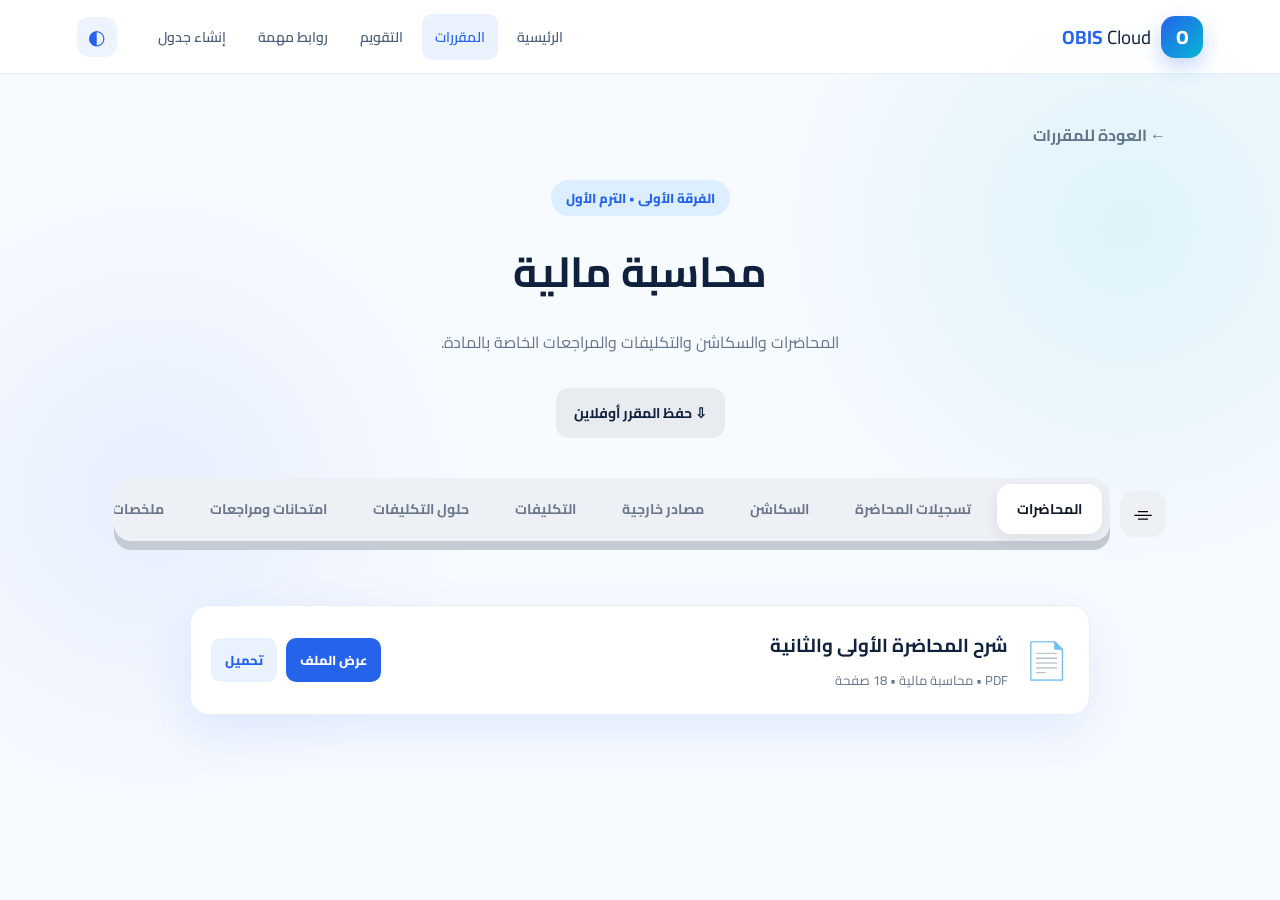
==== course.html @ 3ba4c931 "Add files via upload" ====
<!doctype html>
<html lang="ar" dir="rtl">
<head>
  <meta charset="utf-8">
  <meta name="viewport" content="width=device-width,initial-scale=1">
  <meta name="theme-color" content="#2563eb">
  <title>محاسبة مالية | OBIS Cloud</title>
  <link rel="stylesheet" href="styles.css">
  <style>
    .course-shell{min-height:100vh;background:radial-gradient(circle at 88% 25%,rgba(6,182,212,.10),transparent 28%),radial-gradient(circle at 12% 55%,rgba(37,99,235,.08),transparent 26%),var(--bg)}
    .course-main{max-width:1100px;margin:auto;padding:46px 24px 90px}.course-back{display:inline-flex;gap:9px;align-items:center;color:var(--muted);font-weight:700;margin-bottom:30px}.course-head{text-align:center}.course-code{display:inline-block;padding:6px 15px;border-radius:99px;background:#dceeff;color:var(--primary);font-weight:800;font-size:13px}.course-head h1{font-size:42px;margin:16px 0 8px}.course-head p{color:var(--muted);font-size:16px}.offline-btn{margin-top:15px;border:0;border-radius:13px;padding:12px 18px;background:#e8ebf0;color:var(--ink);font:700 14px Cairo;cursor:pointer}.course-tabs-wrap{display:flex;align-items:center;gap:10px;margin:40px auto 0}.share-btn{flex:0 0 46px;width:46px;height:46px;border:0;border-radius:14px;background:#edf1f6;font-size:20px;cursor:pointer}.course-tabs{flex:1;display:flex;gap:6px;overflow-x:auto;padding:6px 8px 16px;background:#edf1f6;border-radius:17px;box-shadow:inset 0 -9px 0 #c5cbd5;scrollbar-width:thin}.course-tab{border:0;background:transparent;color:#6c778c;padding:12px 20px;border-radius:14px;white-space:nowrap;font:700 14px Cairo;cursor:pointer}.course-tab.active{background:#fff;color:#111827;box-shadow:0 5px 18px rgba(15,23,42,.08)}.course-content{margin:55px auto 0;max-width:900px}.file-card{display:flex;align-items:center;gap:16px;padding:20px;background:var(--card);border:1px solid var(--line);border-radius:18px;box-shadow:var(--shadow)}.file-icon{font-size:36px}.file-info{flex:1}.file-info h3{margin:0 0 5px}.file-info p{margin:0;color:var(--muted);font-size:13px}.file-actions{display:flex;gap:9px}.file-actions a{padding:10px 14px;border-radius:10px;font-weight:800;font-size:13px}.view-file{background:var(--primary);color:#fff}.download-file{background:#eaf2ff;color:var(--primary)}.empty-course{text-align:center;color:var(--muted);padding:50px}.dark .course-tabs,.dark .share-btn,.dark .offline-btn{background:#16263b}.dark .course-tab.active{background:#eef4ff;color:#10213d}@media(max-width:650px){.course-main{padding:30px 14px 70px}.course-head h1{font-size:31px}.course-tabs-wrap{align-items:flex-start}.file-card{align-items:flex-start;flex-wrap:wrap}.file-actions{width:100%}.file-actions a{flex:1;text-align:center}}
  </style>
</head>
<body class="course-shell">
<header class="topbar">
  <a class="brand" href="index.html"><span class="logo">O</span><span><b>OBIS</b> Cloud</span></a>
  <button id="menuBtn" class="menu-btn" aria-label="فتح القائمة">☰</button>
  <nav id="nav"><a href="index.html">الرئيسية</a><a class="active" href="index.html#courses">المقررات</a><a href="index.html#calendar">التقويم</a><a href="index.html#links">روابط مهمة</a><a href="index.html#schedule">إنشاء جدول</a></nav>
  <button id="themeBtn" class="icon-btn">◐</button>
</header>
<main class="course-main">
  <a class="course-back" href="index.html#courses">← العودة للمقررات</a>
  <section class="course-head"><span class="course-code">الفرقة الأولى • الترم الأول</span><h1>محاسبة مالية</h1><p>المحاضرات والسكاشن والتكليفات والمراجعات الخاصة بالمادة.</p><button class="offline-btn" id="offlineBtn">⇩ حفظ المقرر أوفلاين</button></section>
  <div class="course-tabs-wrap"><button class="share-btn" id="shareBtn">⌯</button><div class="course-tabs" id="courseTabs"></div></div>
  <section class="course-content" id="courseContent"></section>
</main>
<script src="course.js"></script>
</body>
</html>
---- styles.css ----
@import url('https://fonts.googleapis.com/css2?family=Cairo:wght@400;600;700;800&display=swap');
:root{--primary:#2563eb;--primary2:#06b6d4;--ink:#10213d;--muted:#64748b;--bg:#f7faff;--card:#fff;--line:#e5edf9;--shadow:0 18px 50px rgba(37,99,235,.10)}
*{box-sizing:border-box;scroll-behavior:smooth}body{margin:0;font-family:Cairo,Tahoma,sans-serif;color:var(--ink);background:var(--bg)}
a{text-decoration:none;color:inherit}.topbar{height:74px;display:flex;align-items:center;gap:28px;padding:0 6%;position:sticky;top:0;z-index:20;background:rgba(255,255,255,.9);backdrop-filter:blur(14px);border-bottom:1px solid var(--line)}
.brand{display:flex;align-items:center;gap:10px;font-size:19px;margin-left:auto}.logo{width:42px;height:42px;display:grid;place-items:center;border-radius:14px;background:linear-gradient(135deg,var(--primary),var(--primary2));color:#fff;font-weight:800;box-shadow:0 8px 20px #2563eb44}.brand b{color:var(--primary)}nav{display:flex;gap:6px}nav a{padding:10px 13px;border-radius:10px;color:#4b5e78;font-size:14px;font-weight:600}nav a:hover,nav a.active{background:#eaf2ff;color:var(--primary)}.icon-btn,.menu-btn{border:0;background:#eef4ff;color:var(--primary);width:40px;height:40px;border-radius:12px;font-size:20px;cursor:pointer}.menu-btn{display:none}
.hero{min-height:570px;padding:80px 8%;display:grid;grid-template-columns:1.15fr .85fr;gap:55px;align-items:center;background:radial-gradient(circle at 15% 30%,#d9f8ff 0,transparent 28%),radial-gradient(circle at 90% 20%,#dae8ff 0,transparent 30%)}.eyebrow,.section-title>span{display:inline-block;color:var(--primary);background:#eaf2ff;padding:7px 13px;border-radius:99px;font-size:13px;font-weight:700}.hero h1{font-size:52px;line-height:1.25;margin:18px 0}.hero h1 span{background:linear-gradient(90deg,var(--primary),var(--primary2));-webkit-background-clip:text;color:transparent}.hero p{font-size:18px;color:var(--muted);max-width:620px}.hero-actions{display:flex;gap:12px;margin-top:30px}.btn{border:0;padding:13px 22px;border-radius:12px;font:700 14px Cairo;cursor:pointer}.primary{background:linear-gradient(135deg,var(--primary),#3b82f6);color:#fff;box-shadow:0 10px 22px #2563eb33}.secondary{background:var(--card);color:var(--primary);border:1px solid var(--line)}.hero-card{background:linear-gradient(145deg,#fff,#edf6ff);border:1px solid #fff;border-radius:30px;padding:40px;text-align:center;box-shadow:var(--shadow);transform:rotate(-1deg)}.cloud{font-size:90px;color:var(--primary);filter:drop-shadow(0 12px 15px #2563eb33)}.hero-card h2{margin:10px}.hero-card p{font-size:14px;margin:auto}.stats{display:grid;grid-template-columns:repeat(3,1fr);gap:10px;margin-top:30px}.stats span{background:#fff;padding:12px;border-radius:14px;font-size:12px;color:var(--muted)}.stats b{display:block;color:var(--primary);font-size:20px}
.section{padding:80px 8%}.section-title{text-align:center;margin-bottom:38px}.section-title h2{font-size:34px;margin:12px 0 5px}.section-title p{color:var(--muted)}.years-grid{display:grid;grid-template-columns:repeat(4,1fr);gap:20px}.year-card{position:relative;overflow:hidden;text-align:right;background:var(--card);border:1px solid var(--line);border-radius:20px;padding:26px;cursor:pointer;box-shadow:0 8px 25px rgba(20,50,100,.05);transition:.25s}.year-card:hover{transform:translateY(-7px);box-shadow:var(--shadow);border-color:#b9d4ff}.year-card .num{font-size:44px;font-weight:800;color:#dce9ff;position:absolute;left:18px;top:5px}.year-card .ico{font-size:30px}.year-card h3{margin:15px 0 5px}.year-card p{color:var(--muted);font-size:13px}.year-card b{color:var(--primary);font-size:13px}.soft{background:#eef5ff}.panel{position:relative;background:var(--card);margin:0 8% 60px;border-radius:24px;box-shadow:var(--shadow)}.hidden{display:none!important}.close{position:absolute;left:20px;top:15px;border:0;background:#eef4ff;color:var(--primary);border-radius:50%;width:38px;height:38px;font-size:24px;cursor:pointer}.terms{display:grid;grid-template-columns:repeat(2,1fr);gap:20px;max-width:770px;margin:auto}.term-card{background:var(--bg);border:1px solid var(--line);border-radius:18px;padding:25px;text-align:right;font-family:Cairo;cursor:pointer}.term-card:hover{border-color:var(--primary)}.term-card span{color:var(--primary);font-size:26px;font-weight:800}.term-card p{color:var(--muted)}.subjects{margin:30px auto 0;max-width:770px}.subject-row{display:flex;align-items:center;gap:15px;padding:16px;margin:10px 0;background:#f7faff;border:1px solid var(--line);border-radius:14px}.subject-row i{font-style:normal;font-size:22px}.subject-row b{flex:1}.subject-row button{border:0;background:#eaf2ff;color:var(--primary);padding:8px 12px;border-radius:9px;font-family:Cairo}
.empty-card{max-width:650px;margin:auto;background:var(--card);border-radius:20px;padding:38px;text-align:center;box-shadow:var(--shadow)}.empty-card>div{font-size:48px}.empty-card p{color:var(--muted)}.links-grid{display:grid;grid-template-columns:repeat(3,1fr);gap:18px}.link-card{background:var(--card);padding:23px;border-radius:17px;border:1px solid var(--line);display:grid;gap:5px;transition:.2s}.link-card:hover{border-color:var(--primary);transform:translateY(-4px)}.link-card span{font-size:27px}.link-card small{color:var(--muted)}.schedule-form{max-width:950px;margin:auto;display:grid;grid-template-columns:2fr 1fr 1fr auto;gap:12px}.schedule-form input,.schedule-form select{border:1px solid var(--line);background:var(--card);border-radius:12px;padding:13px;font-family:Cairo;color:var(--ink)}.schedule-list{max-width:950px;margin:25px auto}.schedule-item{display:flex;gap:18px;align-items:center;background:var(--card);padding:15px 18px;border-radius:13px;margin:8px 0;border:1px solid var(--line)}.schedule-item b{flex:1}.delete{border:0;background:#fee2e2;color:#dc2626;padding:7px 10px;border-radius:8px;cursor:pointer}footer{text-align:center;background:#10213d;color:#fff;padding:35px 10%}footer p{color:#b8c4d8;font-size:13px}footer b{font-size:20px;color:#7dd3fc}
body.dark{--ink:#e7eefb;--muted:#9fb0c8;--bg:#091426;--card:#101f34;--line:#203653}.dark .topbar{background:rgba(9,20,38,.9)}.dark .soft{background:#0c1a2e}.dark .hero-card{background:linear-gradient(145deg,#12233b,#0d1a2e)}.dark .stats span,.dark .secondary{background:#142640}.dark .subject-row,.dark .term-card{background:#0c1a2e}
@media(max-width:900px){.menu-btn{display:block}nav{display:none;position:absolute;top:74px;right:4%;left:4%;flex-direction:column;background:var(--card);padding:12px;border-radius:16px;box-shadow:var(--shadow)}nav.open{display:flex}.hero{grid-template-columns:1fr;padding-top:55px}.hero h1{font-size:39px}.years-grid{grid-template-columns:repeat(2,1fr)}.links-grid{grid-template-columns:1fr}.schedule-form{grid-template-columns:1fr 1fr}.schedule-form input:first-child{grid-column:1/-1}}
@media(max-width:560px){.topbar{padding:0 4%;gap:9px}.brand{font-size:16px}.hero{padding:45px 6%}.hero h1{font-size:33px}.hero-card{padding:25px}.section{padding:60px 5%}.years-grid,.terms{grid-template-columns:1fr}.panel{margin:0 4% 40px;padding:55px 5%}.schedule-form{grid-template-columns:1fr}.schedule-form input:first-child{grid-column:auto}.section-title h2{font-size:28px}}


/* OBIS subject materials page */
.lang-btn{font-size:12px;font-weight:800}.dhikr-box{margin:18px 0;padding:14px;border:1px solid var(--line);border-radius:16px;background:rgba(255,255,255,.35);display:grid;gap:6px}.dhikr-box small{color:var(--primary);font-weight:700}.dhikr-box strong{min-height:32px;font-size:19px;transition:opacity .25s}.dark .dhikr-box{background:#0f2139}.subject-page{padding-top:45px}.back-btn{margin-bottom:20px}.material-tabs{display:flex;gap:4px;overflow-x:auto;padding:10px;background:#e9edf3;border-radius:16px;scrollbar-width:thin;box-shadow:inset 0 -10px 0 #ccd2dc}.material-tab{border:0;background:transparent;color:#6b7588;padding:15px 24px;border-radius:15px;font:700 14px Cairo;white-space:nowrap;cursor:pointer}.material-tab.active{background:#fff;color:#172033;box-shadow:0 4px 15px rgba(15,23,42,.08)}.dark .material-tabs{background:#16263b;box-shadow:inset 0 -10px 0 #203653}.dark .material-tab{color:#a9b7ca}.dark .material-tab.active{background:#eef4ff;color:#10213d}.material-content{margin-top:24px;min-height:210px}.material-list{display:grid;gap:12px}.material-item{display:flex;align-items:center;gap:14px;background:var(--card);border:1px solid var(--line);border-radius:15px;padding:16px}.material-item .file-icon{font-size:28px}.material-info{flex:1}.material-info b{display:block}.material-info small{color:var(--muted)}.material-actions{display:flex;gap:8px}.file-btn{padding:8px 12px;border-radius:9px;border:1px solid var(--line);background:#eaf2ff;color:var(--primary);font:700 12px Cairo;cursor:pointer}.empty-material{text-align:center;background:var(--card);border:1px dashed var(--line);border-radius:17px;padding:42px;color:var(--muted)}
@media(max-width:560px){.material-tab{padding:13px 17px}.material-item{align-items:flex-start;flex-wrap:wrap}.material-actions{width:100%}.file-btn{flex:1}}
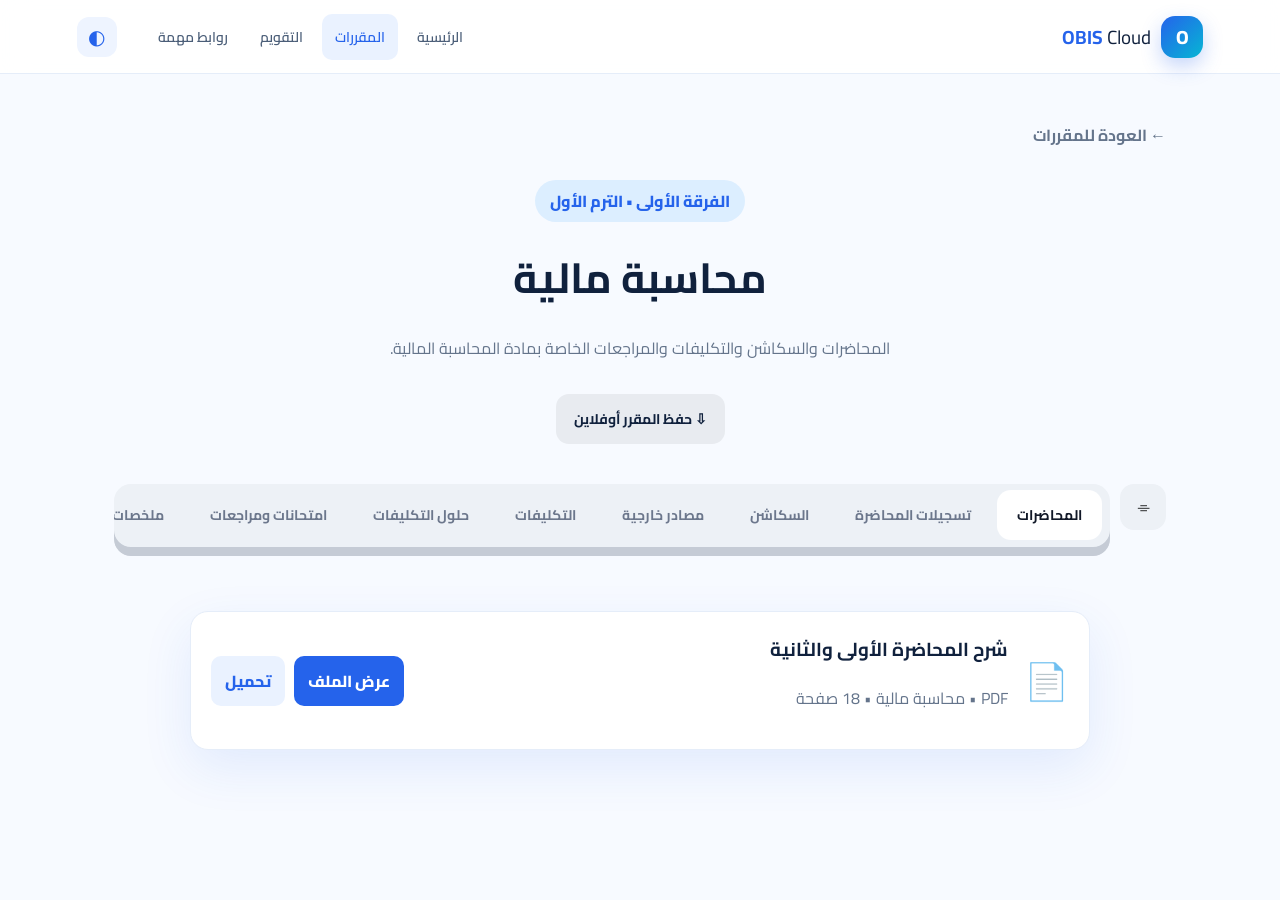
==== commit 5dcb8551: "Add files via upload" ====
--- a/course.html
+++ b/course.html
@@ -1,29 +1 @@
-<!doctype html>
-<html lang="ar" dir="rtl">
-<head>
-  <meta charset="utf-8">
-  <meta name="viewport" content="width=device-width,initial-scale=1">
-  <meta name="theme-color" content="#2563eb">
-  <title>محاسبة مالية | OBIS Cloud</title>
-  <link rel="stylesheet" href="styles.css">
-  <style>
-    .course-shell{min-height:100vh;background:radial-gradient(circle at 88% 25%,rgba(6,182,212,.10),transparent 28%),radial-gradient(circle at 12% 55%,rgba(37,99,235,.08),transparent 26%),var(--bg)}
-    .course-main{max-width:1100px;margin:auto;padding:46px 24px 90px}.course-back{display:inline-flex;gap:9px;align-items:center;color:var(--muted);font-weight:700;margin-bottom:30px}.course-head{text-align:center}.course-code{display:inline-block;padding:6px 15px;border-radius:99px;background:#dceeff;color:var(--primary);font-weight:800;font-size:13px}.course-head h1{font-size:42px;margin:16px 0 8px}.course-head p{color:var(--muted);font-size:16px}.offline-btn{margin-top:15px;border:0;border-radius:13px;padding:12px 18px;background:#e8ebf0;color:var(--ink);font:700 14px Cairo;cursor:pointer}.course-tabs-wrap{display:flex;align-items:center;gap:10px;margin:40px auto 0}.share-btn{flex:0 0 46px;width:46px;height:46px;border:0;border-radius:14px;background:#edf1f6;font-size:20px;cursor:pointer}.course-tabs{flex:1;display:flex;gap:6px;overflow-x:auto;padding:6px 8px 16px;background:#edf1f6;border-radius:17px;box-shadow:inset 0 -9px 0 #c5cbd5;scrollbar-width:thin}.course-tab{border:0;background:transparent;color:#6c778c;padding:12px 20px;border-radius:14px;white-space:nowrap;font:700 14px Cairo;cursor:pointer}.course-tab.active{background:#fff;color:#111827;box-shadow:0 5px 18px rgba(15,23,42,.08)}.course-content{margin:55px auto 0;max-width:900px}.file-card{display:flex;align-items:center;gap:16px;padding:20px;background:var(--card);border:1px solid var(--line);border-radius:18px;box-shadow:var(--shadow)}.file-icon{font-size:36px}.file-info{flex:1}.file-info h3{margin:0 0 5px}.file-info p{margin:0;color:var(--muted);font-size:13px}.file-actions{display:flex;gap:9px}.file-actions a{padding:10px 14px;border-radius:10px;font-weight:800;font-size:13px}.view-file{background:var(--primary);color:#fff}.download-file{background:#eaf2ff;color:var(--primary)}.empty-course{text-align:center;color:var(--muted);padding:50px}.dark .course-tabs,.dark .share-btn,.dark .offline-btn{background:#16263b}.dark .course-tab.active{background:#eef4ff;color:#10213d}@media(max-width:650px){.course-main{padding:30px 14px 70px}.course-head h1{font-size:31px}.course-tabs-wrap{align-items:flex-start}.file-card{align-items:flex-start;flex-wrap:wrap}.file-actions{width:100%}.file-actions a{flex:1;text-align:center}}
-  </style>
-</head>
-<body class="course-shell">
-<header class="topbar">
-  <a class="brand" href="index.html"><span class="logo">O</span><span><b>OBIS</b> Cloud</span></a>
-  <button id="menuBtn" class="menu-btn" aria-label="فتح القائمة">☰</button>
-  <nav id="nav"><a href="index.html">الرئيسية</a><a class="active" href="index.html#courses">المقررات</a><a href="index.html#calendar">التقويم</a><a href="index.html#links">روابط مهمة</a><a href="index.html#schedule">إنشاء جدول</a></nav>
-  <button id="themeBtn" class="icon-btn">◐</button>
-</header>
-<main class="course-main">
-  <a class="course-back" href="index.html#courses">← العودة للمقررات</a>
-  <section class="course-head"><span class="course-code">الفرقة الأولى • الترم الأول</span><h1>محاسبة مالية</h1><p>المحاضرات والسكاشن والتكليفات والمراجعات الخاصة بالمادة.</p><button class="offline-btn" id="offlineBtn">⇩ حفظ المقرر أوفلاين</button></section>
-  <div class="course-tabs-wrap"><button class="share-btn" id="shareBtn">⌯</button><div class="course-tabs" id="courseTabs"></div></div>
-  <section class="course-content" id="courseContent"></section>
-</main>
-<script src="course.js"></script>
-</body>
-</html>
+<!doctype html><html lang="ar" dir="rtl"><head><meta charset="utf-8"><meta name="viewport" content="width=device-width,initial-scale=1"><title>المادة | OBIS Cloud</title><link rel="stylesheet" href="styles.css"><style>.course-main{max-width:1100px;margin:auto;padding:46px 24px 90px}.course-back{display:inline-flex;color:var(--muted);font-weight:700;margin-bottom:30px}.course-head{text-align:center}.course-code{display:inline-block;padding:6px 15px;border-radius:99px;background:#dceeff;color:var(--primary);font-weight:800}.course-head h1{font-size:42px;margin:16px 0 8px}.course-head p{color:var(--muted)}.offline-btn{margin-top:15px;border:0;border-radius:13px;padding:12px 18px;background:#e8ebf0;color:var(--ink);font:700 14px Cairo}.course-tabs-wrap{display:flex;gap:10px;margin-top:40px}.share-btn{width:46px;height:46px;border:0;border-radius:14px;background:#edf1f6}.course-tabs{flex:1;display:flex;gap:6px;overflow-x:auto;padding:6px 8px 16px;background:#edf1f6;border-radius:17px;box-shadow:inset 0 -9px #c5cbd5}.course-tab{border:0;background:transparent;color:#6c778c;padding:12px 20px;border-radius:14px;white-space:nowrap;font:700 14px Cairo}.course-tab.active{background:#fff;color:#111827}.course-content{margin:55px auto 0;max-width:900px}.file-card{display:flex;align-items:center;gap:16px;padding:20px;background:var(--card);border:1px solid var(--line);border-radius:18px;box-shadow:var(--shadow)}.file-icon{font-size:36px}.file-info{flex:1}.file-info h3{margin:0}.file-info p{color:var(--muted)}.file-actions{display:flex;gap:9px}.file-actions a{padding:10px 14px;border-radius:10px;font-weight:800}.view-file{background:var(--primary);color:#fff}.download-file{background:#eaf2ff;color:var(--primary)}.empty-course{text-align:center;color:var(--muted);padding:50px}.dark .course-tabs,.dark .share-btn,.dark .offline-btn{background:#16263b}@media(max-width:650px){.course-head h1{font-size:31px}.file-card{flex-wrap:wrap}.file-actions{width:100%}.file-actions a{flex:1;text-align:center}}</style></head><body><header class="topbar"><a class="brand" href="index.html"><span class="logo">O</span><span><b>OBIS</b> Cloud</span></a><button id="menuBtn" class="menu-btn">☰</button><nav id="nav"><a href="index.html">الرئيسية</a><a class="active" href="index.html#courses">المقررات</a><a href="index.html#calendar">التقويم</a><a href="index.html#links">روابط مهمة</a></nav><button id="themeBtn" class="icon-btn">◐</button></header><main class="course-main"><a class="course-back" href="index.html#courses">← العودة للمقررات</a><section class="course-head"><span class="course-code">الفرقة الأولى • الترم الأول</span><h1 id="courseName">المادة</h1><p id="courseDescription"></p><button class="offline-btn" id="offlineBtn">⇩ حفظ المقرر أوفلاين</button></section><div class="course-tabs-wrap"><button class="share-btn" id="shareBtn">⌯</button><div class="course-tabs" id="courseTabs"></div></div><section class="course-content" id="courseContent"></section></main><script src="course.js"></script></body></html>
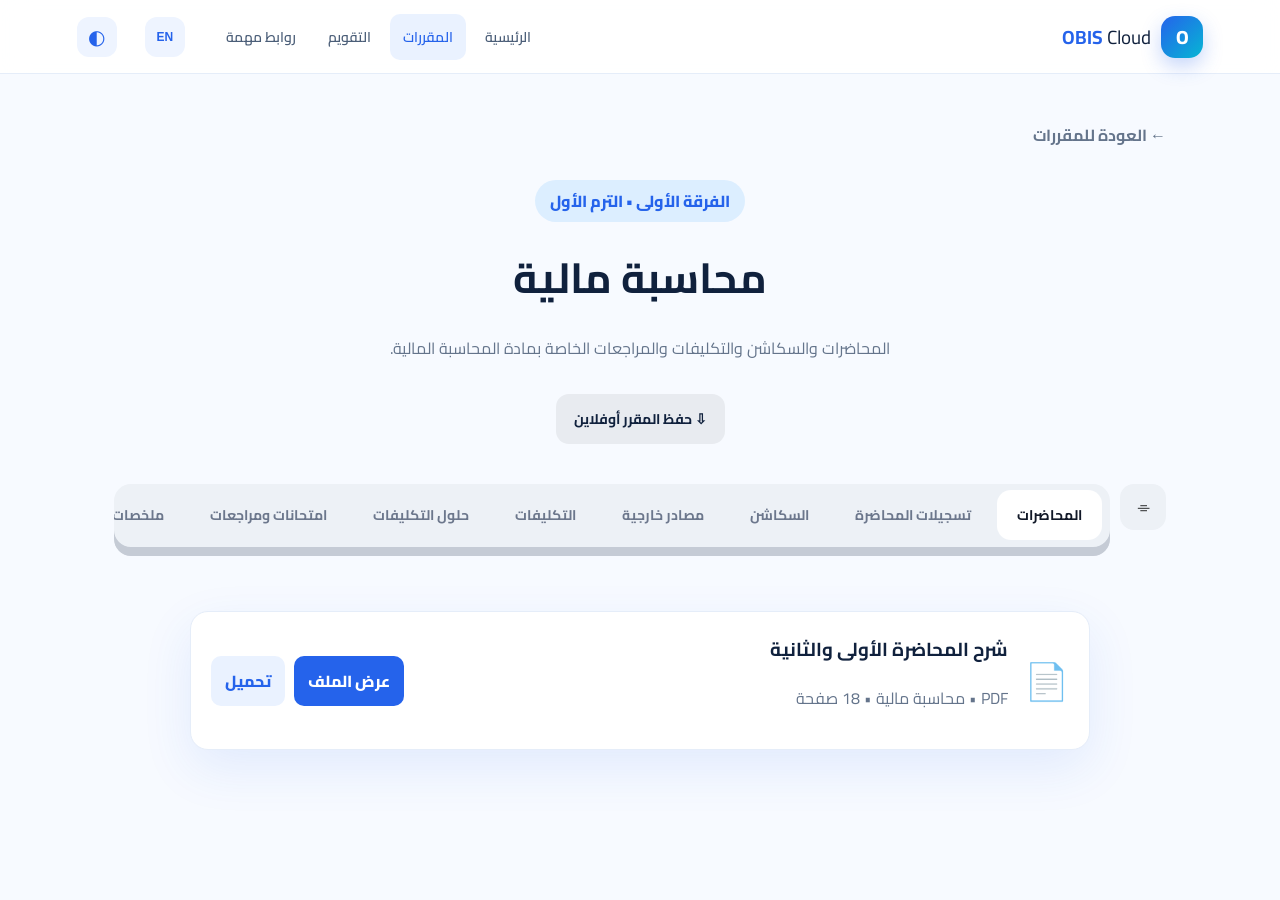
==== commit f4705fde: "Add files via upload" ====
--- a/course.html
+++ b/course.html
@@ -1 +1 @@
-<!doctype html><html lang="ar" dir="rtl"><head><meta charset="utf-8"><meta name="viewport" content="width=device-width,initial-scale=1"><title>المادة | OBIS Cloud</title><link rel="stylesheet" href="styles.css"><style>.course-main{max-width:1100px;margin:auto;padding:46px 24px 90px}.course-back{display:inline-flex;color:var(--muted);font-weight:700;margin-bottom:30px}.course-head{text-align:center}.course-code{display:inline-block;padding:6px 15px;border-radius:99px;background:#dceeff;color:var(--primary);font-weight:800}.course-head h1{font-size:42px;margin:16px 0 8px}.course-head p{color:var(--muted)}.offline-btn{margin-top:15px;border:0;border-radius:13px;padding:12px 18px;background:#e8ebf0;color:var(--ink);font:700 14px Cairo}.course-tabs-wrap{display:flex;gap:10px;margin-top:40px}.share-btn{width:46px;height:46px;border:0;border-radius:14px;background:#edf1f6}.course-tabs{flex:1;display:flex;gap:6px;overflow-x:auto;padding:6px 8px 16px;background:#edf1f6;border-radius:17px;box-shadow:inset 0 -9px #c5cbd5}.course-tab{border:0;background:transparent;color:#6c778c;padding:12px 20px;border-radius:14px;white-space:nowrap;font:700 14px Cairo}.course-tab.active{background:#fff;color:#111827}.course-content{margin:55px auto 0;max-width:900px}.file-card{display:flex;align-items:center;gap:16px;padding:20px;background:var(--card);border:1px solid var(--line);border-radius:18px;box-shadow:var(--shadow)}.file-icon{font-size:36px}.file-info{flex:1}.file-info h3{margin:0}.file-info p{color:var(--muted)}.file-actions{display:flex;gap:9px}.file-actions a{padding:10px 14px;border-radius:10px;font-weight:800}.view-file{background:var(--primary);color:#fff}.download-file{background:#eaf2ff;color:var(--primary)}.empty-course{text-align:center;color:var(--muted);padding:50px}.dark .course-tabs,.dark .share-btn,.dark .offline-btn{background:#16263b}@media(max-width:650px){.course-head h1{font-size:31px}.file-card{flex-wrap:wrap}.file-actions{width:100%}.file-actions a{flex:1;text-align:center}}</style></head><body><header class="topbar"><a class="brand" href="index.html"><span class="logo">O</span><span><b>OBIS</b> Cloud</span></a><button id="menuBtn" class="menu-btn">☰</button><nav id="nav"><a href="index.html">الرئيسية</a><a class="active" href="index.html#courses">المقررات</a><a href="index.html#calendar">التقويم</a><a href="index.html#links">روابط مهمة</a></nav><button id="themeBtn" class="icon-btn">◐</button></header><main class="course-main"><a class="course-back" href="index.html#courses">← العودة للمقررات</a><section class="course-head"><span class="course-code">الفرقة الأولى • الترم الأول</span><h1 id="courseName">المادة</h1><p id="courseDescription"></p><button class="offline-btn" id="offlineBtn">⇩ حفظ المقرر أوفلاين</button></section><div class="course-tabs-wrap"><button class="share-btn" id="shareBtn">⌯</button><div class="course-tabs" id="courseTabs"></div></div><section class="course-content" id="courseContent"></section></main><script src="course.js"></script></body></html>+<!doctype html><html lang="ar" dir="rtl"><head><meta charset="utf-8"><meta name="viewport" content="width=device-width,initial-scale=1"><title>المادة | OBIS Cloud</title><link rel="stylesheet" href="styles.css"><style>.course-main{max-width:1100px;margin:auto;padding:46px 24px 90px}.course-back{display:inline-flex;color:var(--muted);font-weight:700;margin-bottom:30px}.course-head{text-align:center}.course-code{display:inline-block;padding:6px 15px;border-radius:99px;background:#dceeff;color:var(--primary);font-weight:800}.course-head h1{font-size:42px;margin:16px 0 8px}.course-head p{color:var(--muted)}.offline-btn{margin-top:15px;border:0;border-radius:13px;padding:12px 18px;background:#e8ebf0;color:var(--ink);font:700 14px Cairo}.course-tabs-wrap{display:flex;gap:10px;margin-top:40px}.share-btn{width:46px;height:46px;border:0;border-radius:14px;background:#edf1f6}.course-tabs{flex:1;display:flex;gap:6px;overflow-x:auto;padding:6px 8px 16px;background:#edf1f6;border-radius:17px;box-shadow:inset 0 -9px #c5cbd5}.course-tab{border:0;background:transparent;color:#6c778c;padding:12px 20px;border-radius:14px;white-space:nowrap;font:700 14px Cairo}.course-tab.active{background:#fff;color:#111827}.course-content{margin:55px auto 0;max-width:900px}.file-card{display:flex;align-items:center;gap:16px;padding:20px;background:var(--card);border:1px solid var(--line);border-radius:18px;box-shadow:var(--shadow);margin-bottom:14px}.file-icon{font-size:36px}.file-info{flex:1}.file-info h3{margin:0}.file-info p{color:var(--muted)}.file-actions{display:flex;gap:9px}.file-actions a{padding:10px 14px;border-radius:10px;font-weight:800}.view-file{background:var(--primary);color:#fff}.download-file{background:#eaf2ff;color:var(--primary)}.empty-course{text-align:center;color:var(--muted);padding:50px}.dark .course-tabs,.dark .share-btn,.dark .offline-btn{background:#16263b}@media(max-width:650px){.course-head h1{font-size:31px}.file-card{flex-wrap:wrap}.file-actions{width:100%}.file-actions a{flex:1;text-align:center}}</style></head><body><header class="topbar"><a class="brand" href="index.html"><span class="logo">O</span><span><b>OBIS</b> Cloud</span></a><button id="menuBtn" class="menu-btn">☰</button><nav id="nav"><a href="index.html" id="navHome">الرئيسية</a><a class="active" href="index.html#courses" id="navCourses">المقررات</a><a href="index.html#calendar" id="navCalendar">التقويم</a><a href="index.html#links" id="navLinks">روابط مهمة</a></nav><button id="langBtn" class="icon-btn lang-btn">EN</button><button id="themeBtn" class="icon-btn">◐</button></header><main class="course-main"><a class="course-back" href="index.html#courses" id="backText">← العودة للمقررات</a><section class="course-head"><span class="course-code" id="courseCode">الفرقة الأولى • الترم الأول</span><h1 id="courseName">المادة</h1><p id="courseDescription"></p><button class="offline-btn" id="offlineBtn">⇩ حفظ المقرر أوفلاين</button></section><div class="course-tabs-wrap"><button class="share-btn" id="shareBtn">⌯</button><div class="course-tabs" id="courseTabs"></div></div><section class="course-content" id="courseContent"></section></main><script src="course.js"></script></body></html>
